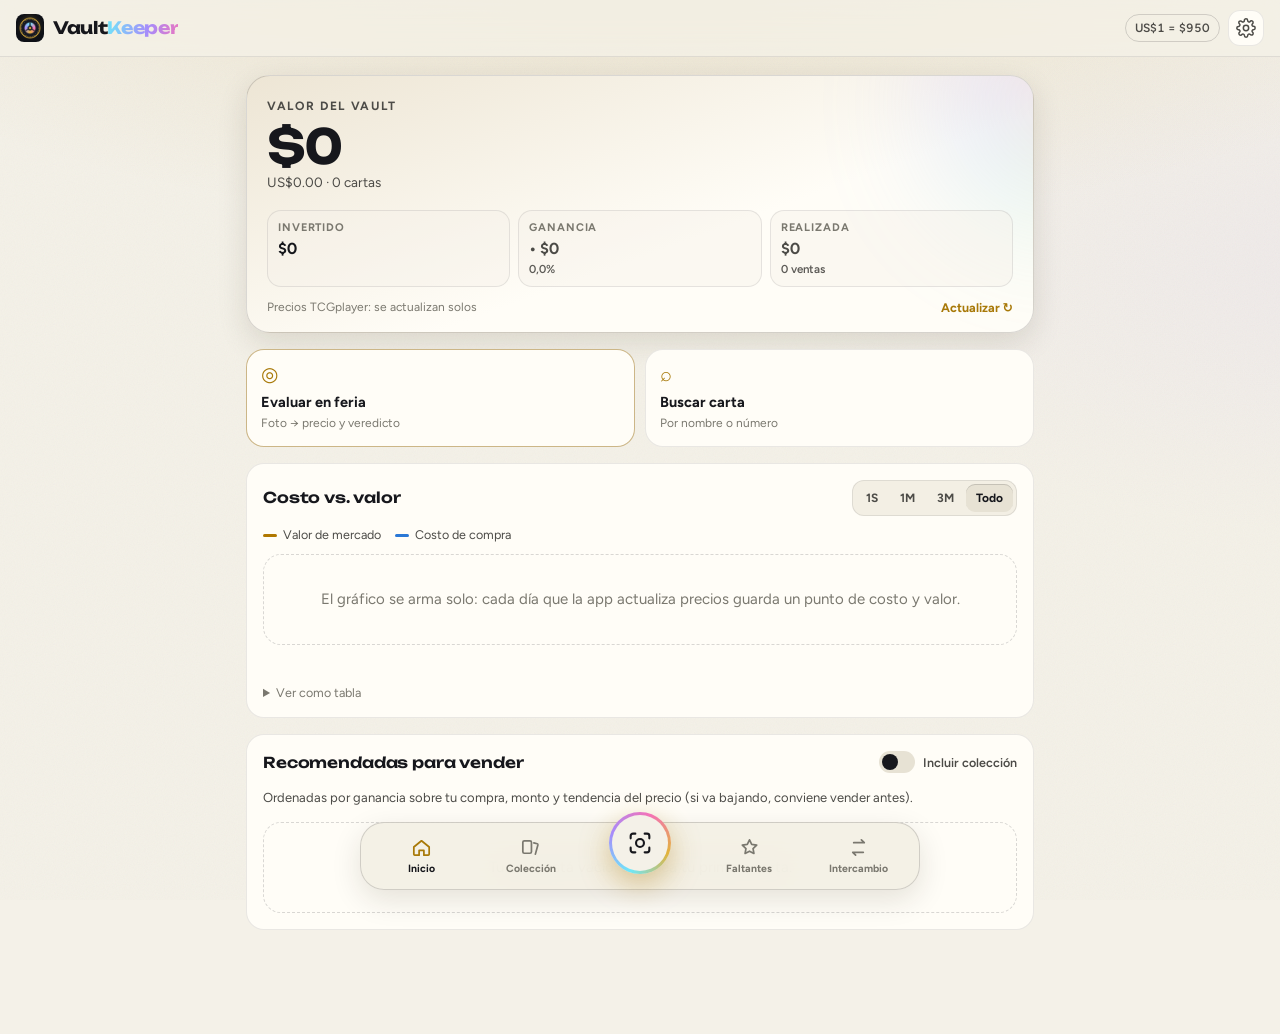
==== index.html @ bbcfa30f "VaultKeeper: PWA para escanear, valorizar y gestionar cartas Pokémon Co-Authored-By: Claude Opus 5.5" ====
<!doctype html>
<html lang="es">
<head>
  <meta charset="utf-8">
  <meta name="viewport" content="width=device-width, initial-scale=1, viewport-fit=cover">
  <title>VaultKeeper</title>
  <meta name="description" content="Escanea cartas Pokémon, compara con TCGplayer y lleva tu portafolio de compras, ventas e intercambios.">
  <meta name="theme-color" content="#0c0f16" media="(prefers-color-scheme: dark)">
  <meta name="theme-color" content="#f4f1e8" media="(prefers-color-scheme: light)">
  <meta name="apple-mobile-web-app-capable" content="yes">
  <meta name="mobile-web-app-capable" content="yes">
  <meta name="apple-mobile-web-app-status-bar-style" content="black-translucent">
  <meta name="apple-mobile-web-app-title" content="VaultKeeper">
  <link rel="apple-touch-icon" href="icons/apple-touch-icon.png">
  <link rel="icon" type="image/png" href="icons/favicon.png">
  <link rel="manifest" href="manifest.webmanifest">
  <link rel="preconnect" href="https://fonts.googleapis.com">
  <link rel="preconnect" href="https://fonts.gstatic.com" crossorigin>
  <link rel="preconnect" href="https://api.tcgdex.net">
  <link href="https://fonts.googleapis.com/css2?family=Figtree:wght@400;500;600;700;800&family=Unbounded:wght@500;600;700;800&display=swap" rel="stylesheet">
  <link rel="stylesheet" href="styles.css">
</head>
<body>
  <header class="topbar">
    <a class="brand" href="#/inicio" aria-label="VaultKeeper inicio">
      <img src="icons/favicon.png" alt="" width="28" height="28">
      <span>Vault<em>Keeper</em></span>
    </a>
    <div class="top-right">
      <span class="fxchip" title="Tipo de cambio usado">US$1 = $—</span>
      <span class="offline-dot" title="Sin conexión">sin red</span>
      <a class="gear icon-btn" href="#/ajustes" aria-label="Ajustes">
        <svg width="20" height="20" viewBox="0 0 24 24" fill="none" stroke="currentColor" stroke-width="1.8"><circle cx="12" cy="12" r="3.2"/><path d="M19.4 15a1.7 1.7 0 0 0 .3 1.8l.1.1a2 2 0 1 1-2.8 2.8l-.1-.1a1.7 1.7 0 0 0-1.8-.3 1.7 1.7 0 0 0-1 1.5V21a2 2 0 1 1-4 0v-.1a1.7 1.7 0 0 0-1.1-1.5 1.7 1.7 0 0 0-1.8.3l-.1.1a2 2 0 1 1-2.8-2.8l.1-.1a1.7 1.7 0 0 0 .3-1.8 1.7 1.7 0 0 0-1.5-1H3a2 2 0 1 1 0-4h.1a1.7 1.7 0 0 0 1.5-1.1 1.7 1.7 0 0 0-.3-1.8l-.1-.1a2 2 0 1 1 2.8-2.8l.1.1a1.7 1.7 0 0 0 1.8.3H9a1.7 1.7 0 0 0 1-1.5V3a2 2 0 1 1 4 0v.1a1.7 1.7 0 0 0 1 1.5 1.7 1.7 0 0 0 1.8-.3l.1-.1a2 2 0 1 1 2.8 2.8l-.1.1a1.7 1.7 0 0 0-.3 1.8V9a1.7 1.7 0 0 0 1.5 1H21a2 2 0 1 1 0 4h-.1a1.7 1.7 0 0 0-1.5 1Z"/></svg>
      </a>
    </div>
    <div class="statusbar" hidden><i></i><span></span></div>
  </header>

  <main id="view"></main>

  <nav class="tabbar" aria-label="Secciones">
    <a href="#/inicio" data-route="inicio">
      <svg viewBox="0 0 24 24"><path d="M4 11.5 12 5l8 6.5V19a1 1 0 0 1-1 1h-4.5v-5h-5v5H5a1 1 0 0 1-1-1z"/></svg><span>Inicio</span>
    </a>
    <a href="#/coleccion" data-route="coleccion">
      <svg viewBox="0 0 24 24"><rect x="4" y="5" width="9" height="13" rx="1.6"/><path d="M15.5 7.2 19 8.1a1 1 0 0 1 .7 1.2l-2.6 9.6"/></svg><span>Colección</span>
    </a>
    <button class="scan-fab" aria-label="Escanear carta"><span><svg viewBox="0 0 24 24"><path d="M4 8V6a2 2 0 0 1 2-2h2M16 4h2a2 2 0 0 1 2 2v2M20 16v2a2 2 0 0 1-2 2h-2M8 20H6a2 2 0 0 1-2-2v-2"/><circle cx="12" cy="12" r="3.4"/></svg></span></button>
    <a href="#/faltantes" data-route="faltantes">
      <svg viewBox="0 0 24 24"><path d="m12 4 2.3 4.7 5.2.8-3.8 3.6.9 5.1L12 15.8l-4.6 2.4.9-5.1L4.5 9.5l5.2-.8z"/></svg><span>Faltantes</span>
    </a>
    <a href="#/intercambio" data-route="intercambio">
      <svg viewBox="0 0 24 24"><path d="M7 7h11l-3-3M17 17H6l3 3"/></svg><span>Intercambio</span>
    </a>
  </nav>

  <div id="sheets"></div>
  <div id="toast" class="toast" role="status" aria-live="polite"></div>

  <script type="module" src="js/app.js"></script>
</body>
</html>
---- styles.css ----
/* VaultKeeper — "bóveda nocturna": ink-dark vault, brass numerals, holo-foil accents. */

:root {
  color-scheme: dark;
  --bg: #0c0f16;
  --bg-2: #10141d;
  --surface: #141823;
  --surface-2: #1b2030;
  --surface-3: #242a3c;
  --line: rgba(255, 255, 255, 0.08);
  --line-2: rgba(255, 255, 255, 0.14);
  --text: #f3efe4;
  --text-2: #b4b1a6;
  --muted: #7d8190;
  --brass: #e2b33c;
  --brass-ink: #1a1405;
  --pos: #45c486;
  --neg: #f0706a;
  --warn: #f2b84b;
  --series-value: #c98500;
  --series-cost: #3987e5;
  --foil: conic-gradient(from 200deg, #6ee7f9, #a78bfa, #f472b6, #e2b33c, #6ee7f9);
  --foil-lin: linear-gradient(100deg, #6ee7f9 0%, #a78bfa 30%, #f472b6 55%, #e2b33c 80%, #6ee7f9 100%);
  --radius: 18px;
  --radius-s: 12px;
  --shadow: 0 12px 40px rgba(0, 0, 0, 0.45);
  --display: 'Unbounded', 'Figtree', system-ui, sans-serif;
  --body: 'Figtree', system-ui, -apple-system, sans-serif;
  --safe-t: env(safe-area-inset-top, 0px);
  --safe-b: env(safe-area-inset-bottom, 0px);
  --tabbar-h: 68px;
}

@media (prefers-color-scheme: light) {
  :root {
    color-scheme: light;
    --bg: #f4f1e8;
    --bg-2: #ece8dc;
    --surface: #fffdf7;
    --surface-2: #f3efe4;
    --surface-3: #e7e2d4;
    --line: rgba(20, 20, 30, 0.09);
    --line-2: rgba(20, 20, 30, 0.16);
    --text: #16171c;
    --text-2: #4c4b47;
    --muted: #7a786f;
    --brass: #a87908;
    --brass-ink: #fffaf0;
    --pos: #12834f;
    --neg: #c8312b;
    --warn: #9a6400;
    --series-value: #b07800;
    --series-cost: #2a78d6;
    --shadow: 0 10px 30px rgba(40, 30, 10, 0.12);
  }
}

* { box-sizing: border-box; -webkit-tap-highlight-color: transparent; }
html { background: var(--bg); }
body {
  margin: 0;
  min-height: 100dvh;
  font-family: var(--body);
  font-size: 15px;
  line-height: 1.4;
  color: var(--text);
  background:
    radial-gradient(120% 60% at 50% -10%, color-mix(in oklab, var(--brass) 14%, transparent), transparent 60%),
    radial-gradient(80% 50% at 110% 30%, color-mix(in oklab, #a78bfa 8%, transparent), transparent 60%),
    var(--bg);
  background-attachment: fixed;
  -webkit-font-smoothing: antialiased;
  overflow-x: hidden;
}
body::before {
  /* fine grain */
  content: '';
  position: fixed;
  inset: 0;
  pointer-events: none;
  opacity: 0.05;
  z-index: 0;
  background-image: url("data:image/svg+xml,%3Csvg xmlns='http://www.w3.org/2000/svg' width='160' height='160'%3E%3Cfilter id='n'%3E%3CfeTurbulence type='fractalNoise' baseFrequency='.9' numOctaves='2' stitchTiles='stitch'/%3E%3C/filter%3E%3Crect width='100%25' height='100%25' filter='url(%23n)'/%3E%3C/svg%3E");
}
body.has-sheet { overflow: hidden; }

h1, h2, h3 { margin: 0; font-family: var(--display); font-weight: 600; letter-spacing: -0.01em; }
h1 { font-size: 26px; }
h2 { font-size: 15px; }
h3 { font-size: 18px; line-height: 1.2; }
p { margin: 0.4em 0; }
a { color: inherit; }
button, input, select { font: inherit; color: inherit; }
button { cursor: pointer; }
img { display: block; }
.muted { color: var(--text-2); }
.small { font-size: 13px; }
.tiny { font-size: 11.5px; color: var(--muted); }
.pos { color: var(--pos); }
.neg { color: var(--neg); }
.flat { color: var(--text-2); }
b, .hero-value, .big, .tile-val, .kv b, .trow-val, .rank-side { font-variant-numeric: tabular-nums; }

/* ───────────── top bar */
.topbar {
  position: sticky;
  top: 0;
  z-index: 20;
  display: flex;
  align-items: center;
  justify-content: space-between;
  padding: calc(var(--safe-t) + 10px) 16px 10px;
  background: color-mix(in oklab, var(--bg) 78%, transparent);
  backdrop-filter: blur(16px) saturate(1.4);
  -webkit-backdrop-filter: blur(16px) saturate(1.4);
  border-bottom: 1px solid var(--line);
}
.brand { display: flex; align-items: center; gap: 9px; text-decoration: none; }
.brand img { border-radius: 8px; }
.brand span { font-family: var(--display); font-weight: 700; font-size: 17px; letter-spacing: -0.02em; }
.brand em { font-style: normal; background: var(--foil-lin); -webkit-background-clip: text; background-clip: text; color: transparent; background-size: 200% 100%; animation: sheen 9s linear infinite; }
.top-right { display: flex; align-items: center; gap: 8px; }
.fxchip { font-size: 12px; font-weight: 600; color: var(--text-2); padding: 5px 9px; border: 1px solid var(--line-2); border-radius: 99px; font-variant-numeric: tabular-nums; }
.offline-dot { display: none; font-size: 11px; font-weight: 700; color: var(--warn); border: 1px solid currentColor; border-radius: 99px; padding: 3px 7px; }
body.offline .offline-dot { display: inline-block; }
.icon-btn { display: inline-grid; place-items: center; width: 36px; height: 36px; border-radius: 12px; border: 1px solid var(--line); background: var(--surface); color: var(--text-2); text-decoration: none; flex: none; }
.gear.on { color: var(--brass); border-color: var(--brass); }
.statusbar { position: absolute; left: 0; right: 0; bottom: -1px; height: 22px; transform: translateY(100%); display: flex; align-items: center; justify-content: center; font-size: 11.5px; color: var(--text-2); background: var(--surface); border-bottom: 1px solid var(--line); overflow: hidden; }
.statusbar i { position: absolute; left: 0; top: 0; bottom: 0; background: color-mix(in oklab, var(--brass) 20%, transparent); transition: width 0.3s; }
.statusbar span { position: relative; }

/* ───────────── main */
#view {
  position: relative;
  z-index: 1;
  max-width: 820px;
  margin: 0 auto;
  padding: 18px 16px calc(var(--tabbar-h) + var(--safe-b) + 36px);
  display: flex;
  flex-direction: column;
  gap: 16px;
}
.view-head p { margin-top: 4px; }
.rise { animation: rise 0.5s cubic-bezier(0.2, 0.7, 0.2, 1) both; animation-delay: calc(var(--d, 0) * 60ms); }
@keyframes rise { from { opacity: 0; transform: translateY(10px); } }
@keyframes sheen { to { background-position: 200% 0; } }

/* ───────────── hero */
.hero {
  position: relative;
  padding: 22px 20px 16px;
  border-radius: 24px;
  background:
    linear-gradient(160deg, color-mix(in oklab, var(--surface-2) 92%, var(--brass)) 0%, var(--surface) 60%);
  border: 1px solid var(--line-2);
  box-shadow: var(--shadow);
  overflow: hidden;
  isolation: isolate;
}
.hero::after {
  content: '';
  position: absolute;
  inset: -40% -20% auto auto;
  width: 260px;
  height: 260px;
  border-radius: 50%;
  background: var(--foil);
  filter: blur(60px);
  opacity: 0.22;
  z-index: -1;
  animation: drift 14s ease-in-out infinite alternate;
}
@keyframes drift { to { transform: translate(-60px, 40px) rotate(90deg); } }
.hero-label { font-size: 12px; text-transform: uppercase; letter-spacing: 0.14em; color: var(--text-2); font-weight: 700; }
.hero-value { font-family: var(--display); font-weight: 700; font-size: clamp(34px, 10vw, 48px); letter-spacing: -0.03em; line-height: 1.05; margin-top: 6px; }
.hero-alt { color: var(--text-2); font-size: 13.5px; margin-top: 2px; }
.hero-stats { display: grid; grid-template-columns: repeat(3, 1fr); gap: 8px; margin-top: 18px; }
.hero-stats div { background: color-mix(in oklab, var(--bg) 40%, transparent); border: 1px solid var(--line); border-radius: 14px; padding: 9px 10px; min-width: 0; }
.hero-stats span { display: block; font-size: 11px; color: var(--muted); text-transform: uppercase; letter-spacing: 0.08em; font-weight: 700; }
.hero-stats b { display: block; font-size: 14.5px; margin-top: 3px; white-space: nowrap; overflow: hidden; text-overflow: ellipsis; }
.hero-stats small { display: block; font-size: 11.5px; font-weight: 600; opacity: 0.9; }
.hero-foot { display: flex; justify-content: space-between; align-items: center; gap: 8px; margin-top: 12px; font-size: 12px; color: var(--muted); }
.link { background: none; border: 0; padding: 0; color: var(--brass); font-weight: 700; font-size: 12.5px; }

.quick { display: grid; grid-template-columns: 1fr 1fr; gap: 10px; }
.qa { text-align: left; padding: 14px; border-radius: var(--radius); border: 1px solid var(--line); background: var(--surface); display: grid; gap: 2px; position: relative; overflow: hidden; }
.qa b { font-size: 14.5px; }
.qa small { color: var(--muted); font-size: 12px; }
.qa-ico { font-size: 20px; color: var(--brass); line-height: 1; margin-bottom: 6px; }
.qa.scan { border-color: color-mix(in oklab, var(--brass) 45%, var(--line)); }
.qa:active { transform: scale(0.98); }

/* ───────────── panels */
.panel { background: var(--surface); border: 1px solid var(--line); border-radius: var(--radius); padding: 16px; display: flex; flex-direction: column; gap: 10px; min-width: 0; }
.panel-head { display: flex; justify-content: space-between; align-items: center; gap: 10px; flex-wrap: wrap; }
.legend { display: flex; gap: 14px; font-size: 12.5px; color: var(--text-2); }
.legend span { display: inline-flex; align-items: center; gap: 6px; }
.sw { display: inline-block; width: 14px; height: 3px; border-radius: 2px; vertical-align: middle; margin-right: 6px; }
.legend .sw { margin-right: 0; }
.sw-value { background: var(--series-value); }
.sw-cost { background: var(--series-cost); }
.chart-box { position: relative; min-height: 120px; }
.table-view summary { font-size: 12.5px; color: var(--muted); cursor: pointer; }
.table-view table { width: 100%; border-collapse: collapse; font-size: 12.5px; margin-top: 8px; font-variant-numeric: tabular-nums; }
.table-view th, .table-view td { text-align: right; padding: 5px 4px; border-bottom: 1px solid var(--line); }
.table-view th:first-child, .table-view td:first-child { text-align: left; }
.tv { max-height: 240px; overflow: auto; }

/* chart */
.pchart { display: block; width: 100%; height: auto; overflow: visible; touch-action: pan-y; }
.pchart .grid line { stroke: var(--line); stroke-width: 1; }
.pchart .grid line.zero { stroke: var(--line-2); stroke-dasharray: 3 3; }
.pchart .tick { fill: var(--muted); font-size: 10.5px; font-family: var(--body); font-variant-numeric: tabular-nums; }
.pchart .strip-title { fill: var(--text-2); font-size: 11.5px; font-weight: 700; font-family: var(--body); }
.pchart .line { fill: none; stroke-width: 2; stroke-linecap: round; stroke-linejoin: round; }
.pchart .line-value { stroke: var(--series-value); }
.pchart .line-cost { stroke: var(--series-cost); }
.pchart .line-pct { stroke: var(--text-2); }
.pchart .area-value { fill: var(--series-value); opacity: 0.1; }
.pchart .area-pos { fill: var(--pos); opacity: 0.16; }
.pchart .area-neg { fill: var(--neg); opacity: 0.16; }
.pchart .dot { stroke: var(--surface); stroke-width: 2; }
.pchart .dot-value { fill: var(--series-value); }
.pchart .dot-cost { fill: var(--series-cost); }
.pchart .dot-pct { fill: var(--text-2); }
.pchart .vline { stroke: var(--line-2); stroke-width: 1; }
.pchart .endlbl { font-size: 11px; font-weight: 700; font-family: var(--body); fill: var(--text-2); }
.pchart .endlbl.pos { fill: var(--pos); }
.pchart .endlbl.neg { fill: var(--neg); }
.ctip { position: absolute; display: none; pointer-events: none; background: var(--surface-3); border: 1px solid var(--line-2); border-radius: 10px; padding: 8px 10px; font-size: 12px; line-height: 1.55; box-shadow: var(--shadow); white-space: nowrap; z-index: 2; }
.ctip b { font-variant-numeric: tabular-nums; margin-left: 4px; }
.ctip-d { color: var(--muted); font-size: 11px; font-weight: 700; }

/* ───────────── ranking */
.rank { list-style: none; margin: 0; padding: 0; display: flex; flex-direction: column; gap: 8px; }
.rank-row { display: grid; grid-template-columns: 18px 46px 1fr auto; gap: 10px; align-items: center; padding: 10px; border-radius: 14px; background: var(--surface-2); border: 1px solid var(--line); cursor: pointer; }
.rank-n { font-family: var(--display); font-weight: 700; color: var(--brass); font-size: 15px; text-align: center; }
.rank-row img { width: 46px; height: 64px; object-fit: cover; border-radius: 5px; background: var(--surface-3); }
.rank-main { min-width: 0; }
.rank-name { font-weight: 700; font-size: 14px; white-space: nowrap; overflow: hidden; text-overflow: ellipsis; }
.rank-name small { display: block; font-weight: 500; color: var(--muted); font-size: 11.5px; }
.rank-why { font-size: 12px; color: var(--text-2); margin-top: 2px; }
.rank-list { font-size: 11.5px; color: var(--muted); margin-top: 2px; }
.rank-side { text-align: right; display: grid; justify-items: end; gap: 2px; }
.rank-side b { font-size: 14px; }
.rank-side small { font-size: 11.5px; color: var(--text-2); }
.chip-btn { margin-top: 4px; font-size: 12px; font-weight: 700; padding: 5px 10px; border-radius: 99px; border: 1px solid var(--brass); color: var(--brass); background: transparent; }

/* ───────────── controls */
.btn { display: inline-flex; align-items: center; justify-content: center; gap: 6px; min-height: 46px; padding: 0 16px; border-radius: 14px; border: 1px solid var(--line-2); background: var(--surface-2); font-weight: 700; font-size: 14.5px; text-decoration: none; text-align: center; flex: 1; }
.btn.primary { background: var(--brass); color: var(--brass-ink); border-color: transparent; box-shadow: 0 6px 20px color-mix(in oklab, var(--brass) 30%, transparent); }
.btn.primary:disabled { opacity: 0.4; box-shadow: none; }
.btn.ghost { background: transparent; }
.btn.danger { color: var(--neg); border-color: color-mix(in oklab, var(--neg) 45%, transparent); }
.btn.full { width: 100%; flex: none; }
.btn:active { transform: scale(0.985); }
.btn-row { display: flex; gap: 8px; }
.btn-col { display: flex; flex-direction: column; gap: 8px; }

.seg { display: inline-flex; padding: 3px; border-radius: 12px; background: var(--surface-2); border: 1px solid var(--line); gap: 2px; flex-wrap: nowrap; }
.seg button { border: 0; background: transparent; padding: 8px 12px; border-radius: 9px; font-weight: 700; font-size: 13px; color: var(--text-2); white-space: nowrap; flex: 1; }
.seg button.on { background: var(--surface-3); color: var(--text); box-shadow: 0 1px 0 var(--line-2) inset; }
.seg.small button { padding: 6px 10px; font-size: 12px; }
.panel > .seg, .form .seg, .card-detail .seg { display: flex; }

.input { width: 100%; min-height: 44px; padding: 10px 12px; border-radius: 12px; border: 1px solid var(--line-2); background: var(--bg-2); font-size: 16px; outline: none; }
.input:focus { border-color: var(--brass); box-shadow: 0 0 0 3px color-mix(in oklab, var(--brass) 20%, transparent); }
.input.small { min-height: 36px; padding: 6px 10px; font-size: 14px; width: auto; }
select.input { appearance: none; background-image: linear-gradient(45deg, transparent 50%, var(--muted) 50%), linear-gradient(135deg, var(--muted) 50%, transparent 50%); background-position: calc(100% - 15px) 52%, calc(100% - 10px) 52%; background-size: 5px 5px; background-repeat: no-repeat; padding-right: 28px; }
.money-in { display: flex; gap: 8px; align-items: stretch; }
.money-in .input { flex: 1; min-width: 0; font-size: 20px; font-weight: 700; font-variant-numeric: tabular-nums; }
.money-in .seg { flex: none; }
.money-in .btn { flex: none; }
.field { display: flex; flex-direction: column; gap: 6px; }
.field > span { font-size: 12.5px; font-weight: 700; color: var(--text-2); }
.row2 { display: grid; grid-template-columns: 1fr 1fr; gap: 10px; }
.form { display: flex; flex-direction: column; gap: 14px; }

.switch { display: inline-flex; align-items: center; gap: 8px; font-size: 12.5px; color: var(--text-2); font-weight: 600; }
.switch input { appearance: none; width: 36px; height: 22px; border-radius: 99px; background: var(--surface-3); position: relative; transition: background 0.2s; margin: 0; }
.switch input::after { content: ''; position: absolute; top: 3px; left: 3px; width: 16px; height: 16px; border-radius: 50%; background: var(--text); transition: transform 0.2s; }
.switch input:checked { background: var(--brass); }
.switch input:checked::after { transform: translateX(14px); background: var(--brass-ink); }

.kv { display: flex; justify-content: space-between; gap: 12px; padding: 8px 0; border-bottom: 1px dashed var(--line); font-size: 14px; }
.kv span { color: var(--text-2); }
.kv b { text-align: right; }
.kv em { font-style: normal; font-size: 12px; }
.kvs { display: flex; flex-direction: column; }
.kv3 { display: grid; grid-template-columns: repeat(3, 1fr); gap: 6px; }
.kv3 div { background: var(--surface-2); border-radius: 10px; padding: 8px; text-align: center; }
.kv3 span { display: block; font-size: 11px; color: var(--muted); font-weight: 700; text-transform: uppercase; letter-spacing: 0.06em; }

/* ───────────── rarity chips */
.chips-scroll { display: flex; gap: 6px; overflow-x: auto; padding-bottom: 4px; margin: 0 -16px; padding-inline: 16px; scrollbar-width: none; }
.chips-scroll::-webkit-scrollbar { display: none; }
.chips-wrap { display: flex; flex-wrap: wrap; gap: 6px; }
.rchip { display: inline-flex; align-items: center; gap: 6px; padding: 6px 10px 6px 7px; border-radius: 99px; border: 1px solid var(--line-2); background: var(--surface); font-size: 12.5px; font-weight: 700; white-space: nowrap; color: var(--text-2); }
.rchip em { font-style: normal; font-size: 11px; color: var(--muted); background: var(--surface-2); border-radius: 99px; padding: 1px 6px; }
.rchip.on { color: var(--text); border-color: var(--brass); background: color-mix(in oklab, var(--brass) 14%, var(--surface)); }
.rsym { flex: none; filter: drop-shadow(0 0 0.5px rgba(0, 0, 0, 0.6)); color: var(--text-2); }

.filters { display: flex; flex-direction: column; gap: 10px; }
.filter-row { display: flex; gap: 8px; flex-wrap: wrap; align-items: center; }

/* ───────────── grids & tiles */
.grid { display: grid; grid-template-columns: repeat(auto-fill, minmax(150px, 1fr)); gap: 12px; }
.grid-tight { grid-template-columns: repeat(auto-fill, minmax(118px, 1fr)); gap: 10px; }
.tile { text-align: left; padding: 0; border: 0; background: none; display: flex; flex-direction: column; gap: 7px; min-width: 0; }
.tile-img { position: relative; aspect-ratio: 63 / 88; border-radius: 9px; overflow: hidden; background: var(--surface-2); box-shadow: 0 6px 18px rgba(0, 0, 0, 0.35); transition: transform 0.2s; }
.tile-img img { width: 100%; height: 100%; object-fit: cover; }
.tile:active .tile-img { transform: scale(0.97); }
.tile.dim .tile-img img { filter: grayscale(0.85) brightness(0.55); }
.tile.dim .tile-meta { opacity: 0.75; }
.tile-meta { min-width: 0; }
.tile-name { display: flex; align-items: center; gap: 5px; font-weight: 700; font-size: 13px; }
.tile-name span { white-space: nowrap; overflow: hidden; text-overflow: ellipsis; }
.tile-sub { font-size: 11.5px; color: var(--muted); white-space: nowrap; overflow: hidden; text-overflow: ellipsis; }
.tile-val { display: flex; justify-content: space-between; align-items: baseline; gap: 6px; margin-top: 3px; font-size: 13px; }
.tile-val em { font-style: normal; font-weight: 700; font-size: 12px; }
.badge { position: absolute; top: 6px; right: 6px; width: 24px; height: 24px; display: grid; place-items: center; border-radius: 50%; font-size: 13px; font-weight: 800; background: rgba(0, 0, 0, 0.6); color: #fff; backdrop-filter: blur(4px); }
.badge.have { background: var(--pos); color: #04170d; }
.badge.wish { color: #f472b6; }
.badge.keep { color: var(--brass); }
.badge.check { background: rgba(0, 0, 0, 0.45); color: transparent; border: 2px solid #fff; }
.badge.check.on { background: var(--brass); color: var(--brass-ink); border-color: var(--brass); }

/* ───────────── checklist */
.rgrid { display: grid; grid-auto-flow: column; grid-template-rows: repeat(2, auto); grid-auto-columns: 112px; gap: 8px; overflow-x: auto; margin: 0 -16px; padding: 0 16px 4px; scrollbar-width: none; scroll-snap-type: x proximity; }
.rgrid::-webkit-scrollbar { display: none; }
.rcard { display: flex; flex-direction: column; align-items: flex-start; gap: 6px; padding: 10px; border-radius: 14px; border: 1px solid var(--line); background: var(--surface); text-align: left; min-height: 78px; position: relative; scroll-snap-align: start; }
@media (min-width: 700px) { .rgrid { grid-auto-flow: row; grid-template-rows: none; grid-template-columns: repeat(auto-fill, minmax(112px, 1fr)); overflow: visible; margin: 0; padding: 0; } }
.rcard span { font-size: 12px; font-weight: 700; line-height: 1.2; }
.rcard em { position: absolute; top: 9px; right: 9px; font-style: normal; font-size: 10.5px; font-weight: 800; color: var(--muted); letter-spacing: 0.04em; }
.rcard.on { border-color: var(--brass); background: color-mix(in oklab, var(--brass) 12%, var(--surface)); box-shadow: 0 0 0 1px var(--brass) inset; }
.heart { color: #f472b6; font-size: 22px; line-height: 1; }
.heart.big { font-size: 30px; }
.cl-body { display: flex; flex-direction: column; gap: 12px; }
.progress-card { border-radius: var(--radius); padding: 16px; background: var(--surface); border: 1px solid var(--line-2); position: relative; overflow: hidden; display: flex; flex-direction: column; gap: 8px; }
.progress-card::before { content: ''; position: absolute; inset: 0 0 auto 0; height: 3px; background: var(--foil-lin); background-size: 200% 100%; animation: sheen 6s linear infinite; }
.pc-top { display: flex; gap: 10px; align-items: center; }
.pc-top b { display: block; font-family: var(--display); font-weight: 600; font-size: 15px; }
.pc-num { font-family: var(--display); font-size: 30px; font-weight: 700; display: flex; align-items: baseline; gap: 6px; font-variant-numeric: tabular-nums; }
.pc-num b { color: var(--brass); }
.pc-num span { margin-left: auto; font-size: 15px; color: var(--text-2); }
.bar { height: 8px; border-radius: 99px; background: var(--surface-3); overflow: hidden; }
.bar i { display: block; height: 100%; border-radius: 99px; background: var(--foil-lin); }

/* ───────────── trade */
.tlist { display: flex; flex-direction: column; gap: 6px; }
.trow { display: grid; grid-template-columns: 38px 1fr auto 32px; gap: 10px; align-items: center; padding: 6px; border-radius: 12px; background: var(--surface-2); }
.trow img { width: 38px; height: 53px; object-fit: cover; border-radius: 4px; }
.trow-main { min-width: 0; }
.trow-main b, .trow-main small { display: block; white-space: nowrap; overflow: hidden; text-overflow: ellipsis; }
.trow-main small, .trow-val small { color: var(--muted); font-size: 11.5px; }
.trow-val { text-align: right; }
.trow-val b, .trow-val small { display: block; }
.trow .icon-btn { width: 30px; height: 30px; font-size: 12px; }
.balance { position: sticky; bottom: calc(var(--tabbar-h) + var(--safe-b) + 10px); z-index: 5; background: color-mix(in oklab, var(--surface-2) 92%, transparent); backdrop-filter: blur(14px); -webkit-backdrop-filter: blur(14px); border: 1px solid var(--line-2); border-radius: var(--radius); padding: 14px; display: flex; flex-direction: column; gap: 10px; box-shadow: var(--shadow); }
.bal-row { display: flex; justify-content: space-between; }
.bal-row span { display: block; font-size: 11.5px; color: var(--muted); font-weight: 700; text-transform: uppercase; letter-spacing: 0.06em; }
.bal-row b { font-size: 17px; }
.bal-row .r { text-align: right; }
.bal-bar { height: 8px; border-radius: 99px; background: var(--series-value); overflow: hidden; }
.bal-bar i { display: block; height: 100%; background: var(--series-cost); border-right: 2px solid var(--surface-2); }

/* ───────────── verdicts */
.verdict-box { border-radius: 14px; padding: 12px 14px; border: 1px solid; display: grid; gap: 2px; }
.vb-label { font-family: var(--display); font-weight: 700; font-size: 16px; }
.vb-main { font-weight: 700; font-size: 15px; }
.vb-main small { font-weight: 500; color: var(--text-2); }
.vb-sub { font-size: 13px; color: var(--text-2); }
.vb-warn { font-size: 12.5px; color: var(--warn); margin-top: 4px; }
.deal-hot { border-color: var(--pos); background: color-mix(in oklab, var(--pos) 14%, transparent); }
.deal-hot .vb-label { color: var(--pos); }
.deal-hot .vb-label::before { content: '◆ '; }
.deal-good { border-color: color-mix(in oklab, var(--pos) 50%, var(--line)); background: color-mix(in oklab, var(--pos) 7%, transparent); }
.deal-good .vb-label { color: var(--pos); }
.deal-fair { border-color: var(--line-2); background: var(--surface-2); }
.deal-bad { border-color: color-mix(in oklab, var(--neg) 55%, transparent); background: color-mix(in oklab, var(--neg) 9%, transparent); }
.deal-bad .vb-label { color: var(--neg); }
em.deal-hot, em.deal-good { color: var(--pos); background: none; border: 0; font-weight: 700; }
em.deal-fair { color: var(--text-2); background: none; border: 0; }
em.deal-bad { color: var(--neg); background: none; border: 0; font-weight: 700; }

/* ───────────── sheets */
.sheet-wrap { position: fixed; inset: 0; z-index: 50; }
.sheet-backdrop { position: absolute; inset: 0; background: rgba(4, 6, 10, 0.55); opacity: 0; transition: opacity 0.25s; backdrop-filter: blur(2px); }
.sheet { position: absolute; left: 0; right: 0; bottom: 0; max-width: 680px; margin: 0 auto; max-height: 88dvh; display: flex; flex-direction: column; background: var(--surface); border-radius: 24px 24px 0 0; border: 1px solid var(--line-2); border-bottom: 0; box-shadow: 0 -20px 60px rgba(0, 0, 0, 0.5); transform: translateY(100%); transition: transform 0.28s cubic-bezier(0.2, 0.8, 0.2, 1); }
.sheet-wrap.tall .sheet { height: 92dvh; max-height: 92dvh; }
.sheet-wrap.open .sheet { transform: none; }
.sheet-wrap.open .sheet-backdrop { opacity: 1; }
.sheet-head { position: relative; display: flex; align-items: center; justify-content: space-between; padding: 18px 16px 10px; }
.sheet-head h2 { font-size: 17px; }
.grab { position: absolute; top: 7px; left: 50%; width: 38px; height: 4px; margin-left: -19px; border-radius: 99px; background: var(--line-2); }
.sheet-body { overflow-y: auto; padding: 4px 16px calc(var(--safe-b) + 20px); overscroll-behavior: contain; display: flex; flex-direction: column; gap: 14px; }
.sheet-body > div { display: flex; flex-direction: column; gap: 14px; }

.card-detail { display: flex; flex-direction: column; gap: 14px; }
.cd-top { display: grid; grid-template-columns: 42% 1fr; gap: 14px; align-items: start; }
.cd-img { width: 100%; aspect-ratio: 63 / 88; object-fit: cover; border-radius: 12px; box-shadow: 0 14px 36px rgba(0, 0, 0, 0.5); background: var(--surface-2); }
.cd-info { display: flex; flex-direction: column; gap: 6px; min-width: 0; }
.rline { display: flex; align-items: center; gap: 7px; font-weight: 700; font-size: 13.5px; }
.jp { font-style: normal; font-size: 11px; font-weight: 800; padding: 2px 6px; border-radius: 6px; background: var(--surface-3); color: var(--text-2); }
.owned-pill, .tag { align-self: flex-start; font-size: 12px; font-weight: 800; padding: 4px 9px; border-radius: 99px; background: color-mix(in oklab, var(--pos) 18%, transparent); color: var(--pos); }
.tag.reventa { background: color-mix(in oklab, var(--series-cost) 18%, transparent); color: var(--series-cost); }
.tag.coleccion { background: color-mix(in oklab, var(--brass) 18%, transparent); color: var(--brass); }
.price-hero { display: flex; justify-content: space-between; align-items: flex-end; padding: 14px; border-radius: 14px; background: var(--surface-2); border: 1px solid var(--line); }
.price-hero .label, .deal .label { font-size: 11.5px; color: var(--muted); font-weight: 700; text-transform: uppercase; letter-spacing: 0.08em; }
.price-hero .big { font-family: var(--display); font-weight: 700; font-size: 28px; letter-spacing: -0.02em; color: var(--brass); }
.price-hero .cm { text-align: right; font-weight: 700; }
.deal { display: flex; flex-direction: column; gap: 8px; padding: 14px; border-radius: 14px; border: 1px dashed var(--line-2); }
.mini-card .tile { flex-direction: row; align-items: center; gap: 12px; pointer-events: none; }
.mini-card .tile-img { width: 64px; flex: none; }
.buy-sum { display: flex; flex-direction: column; }
.fxline { display: flex; gap: 8px; align-items: center; margin-top: -6px; }
.search-row { display: grid; grid-template-columns: 1fr 120px; gap: 8px; position: sticky; top: 0; z-index: 2; background: var(--surface); padding-bottom: 6px; }

.empty { text-align: center; padding: 28px 12px; color: var(--muted); border: 1px dashed var(--line-2); border-radius: var(--radius); }
.empty.small { padding: 16px; }
.empty.wide { grid-column: 1 / -1; }
.loading { text-align: center; padding: 30px; color: var(--muted); font-weight: 600; }
.loading::before { content: ''; display: block; width: 26px; height: 26px; margin: 0 auto 10px; border-radius: 50%; border: 3px solid var(--surface-3); border-top-color: var(--brass); animation: spin 0.8s linear infinite; }
@keyframes spin { to { transform: rotate(360deg); } }

/* ───────────── tab bar */
.tabbar { position: fixed; z-index: 30; left: 50%; transform: translateX(-50%); bottom: calc(var(--safe-b) + 10px); width: min(560px, calc(100% - 20px)); height: var(--tabbar-h); display: grid; grid-template-columns: repeat(5, 1fr); align-items: center; padding: 0 6px; border-radius: 24px; background: color-mix(in oklab, var(--surface-2) 86%, transparent); backdrop-filter: blur(18px) saturate(1.4); -webkit-backdrop-filter: blur(18px) saturate(1.4); border: 1px solid var(--line-2); box-shadow: var(--shadow); }
.tabbar a { display: flex; flex-direction: column; align-items: center; gap: 3px; text-decoration: none; color: var(--muted); font-size: 10.5px; font-weight: 700; padding: 6px 0; }
.tabbar svg { width: 23px; height: 23px; fill: none; stroke: currentColor; stroke-width: 1.8; stroke-linecap: round; stroke-linejoin: round; }
.tabbar a.on { color: var(--text); }
.tabbar a.on svg { stroke: var(--brass); }
.scan-fab { justify-self: center; width: 62px; height: 62px; margin-top: -26px; border-radius: 50%; border: 0; padding: 3px; background: var(--foil); box-shadow: 0 10px 30px color-mix(in oklab, var(--brass) 40%, transparent); animation: spinbg 12s linear infinite; }
.scan-fab span { display: grid; place-items: center; width: 100%; height: 100%; border-radius: 50%; background: var(--bg); }
.scan-fab svg { width: 28px; height: 28px; fill: none; stroke: var(--text); stroke-width: 1.8; stroke-linecap: round; }
.scan-fab:active { transform: scale(0.94); }
@property --a { syntax: '<angle>'; initial-value: 0deg; inherits: false; }
@keyframes spinbg { to { filter: hue-rotate(360deg); } }

/* ───────────── scanner */
.scanner { position: fixed; inset: 0; z-index: 80; background: #000; color: #fff; }
.scanner video { position: absolute; inset: 0; width: 100%; height: 100%; object-fit: cover; }
.scan-shade { position: absolute; inset: 0; display: grid; place-items: center; pointer-events: none; }
.scan-frame { position: relative; width: min(78vw, 56dvh * 0.716); aspect-ratio: 63 / 88; border-radius: 16px; box-shadow: 0 0 0 200vmax rgba(0, 0, 0, 0.55); }
.scan-frame span { position: absolute; width: 34px; height: 34px; border: 3px solid #e2b33c; }
.scan-frame span:nth-child(1) { top: -3px; left: -3px; border-right: 0; border-bottom: 0; border-radius: 16px 0 0 0; }
.scan-frame span:nth-child(2) { top: -3px; right: -3px; border-left: 0; border-bottom: 0; border-radius: 0 16px 0 0; }
.scan-frame span:nth-child(3) { bottom: -3px; left: -3px; border-right: 0; border-top: 0; border-radius: 0 0 0 16px; }
.scan-frame span:nth-child(4) { bottom: -3px; right: -3px; border-left: 0; border-top: 0; border-radius: 0 0 16px 0; }
.scanner.busy .scan-frame::after { content: ''; position: absolute; left: 0; right: 0; height: 3px; background: var(--foil-lin); box-shadow: 0 0 18px #e2b33c; animation: scanline 1.4s ease-in-out infinite alternate; }
@keyframes scanline { from { top: 4%; } to { top: 94%; } }
.scan-top { position: absolute; top: 0; left: 0; right: 0; padding: calc(var(--safe-t) + 12px) 16px 12px; display: flex; align-items: center; gap: 10px; }
.scan-top .icon-btn { background: rgba(0, 0, 0, 0.5); border-color: rgba(255, 255, 255, 0.2); color: #fff; }
.scan-title { font-family: var(--display); font-weight: 600; font-size: 15px; flex: 1; }
.scan-mode { font-size: 11px; font-weight: 700; padding: 4px 8px; border-radius: 99px; background: rgba(0, 0, 0, 0.5); border: 1px solid rgba(255, 255, 255, 0.2); }
.scan-hint { position: absolute; left: 16px; right: 16px; top: calc(var(--safe-t) + 64px); text-align: center; font-size: 13px; color: rgba(255, 255, 255, 0.8); }
.scan-status { position: absolute; left: 16px; right: 16px; bottom: calc(var(--safe-b) + 128px); text-align: center; font-size: 14px; font-weight: 700; background: rgba(0, 0, 0, 0.7); border-radius: 14px; padding: 10px 12px; }
.scan-bottom { position: absolute; left: 0; right: 0; bottom: 0; padding: 16px 20px calc(var(--safe-b) + 24px); display: grid; grid-template-columns: 1fr auto 1fr; align-items: center; gap: 12px; }
.scan-bottom .pill-btn:first-child { justify-self: start; }
.scan-bottom .pill-btn:last-child { justify-self: end; }
.pill-btn { font-weight: 700; font-size: 14px; padding: 10px 16px; border-radius: 99px; background: rgba(0, 0, 0, 0.5); border: 1px solid rgba(255, 255, 255, 0.25); color: #fff; cursor: pointer; }
.shutter { width: 78px; height: 78px; border-radius: 50%; border: 4px solid #fff; background: transparent; padding: 5px; }
.shutter span { display: block; width: 100%; height: 100%; border-radius: 50%; background: #fff; transition: transform 0.15s; }
.shutter:active span { transform: scale(0.88); }
.scanner.busy .shutter span { background: #e2b33c; }

/* ───────────── toast */
.toast { position: fixed; z-index: 100; left: 50%; bottom: calc(var(--tabbar-h) + var(--safe-b) + 24px); transform: translate(-50%, 20px); opacity: 0; pointer-events: none; padding: 11px 16px; border-radius: 14px; background: var(--surface-3); border: 1px solid var(--line-2); font-weight: 700; font-size: 14px; box-shadow: var(--shadow); transition: all 0.25s; max-width: calc(100% - 32px); text-align: center; }
.toast.show { opacity: 1; transform: translate(-50%, 0); }
.toast.ok { border-color: var(--pos); }
.toast.err { border-color: var(--neg); }

@media (min-width: 700px) {
  .grid { grid-template-columns: repeat(auto-fill, minmax(170px, 1fr)); }
  .hero-stats b { font-size: 16px; }
}
@media (max-width: 380px) {
  .hero-stats { grid-template-columns: 1fr 1fr; }
  .hero-stats div:last-child { grid-column: 1 / -1; }
  .grid { grid-template-columns: repeat(2, 1fr); }
  .seg.small button { padding: 6px 8px; }
}
@media (prefers-reduced-motion: reduce) {
  *, *::before, *::after { animation: none !important; transition: none !important; }
}
[hidden] { display: none !important; }
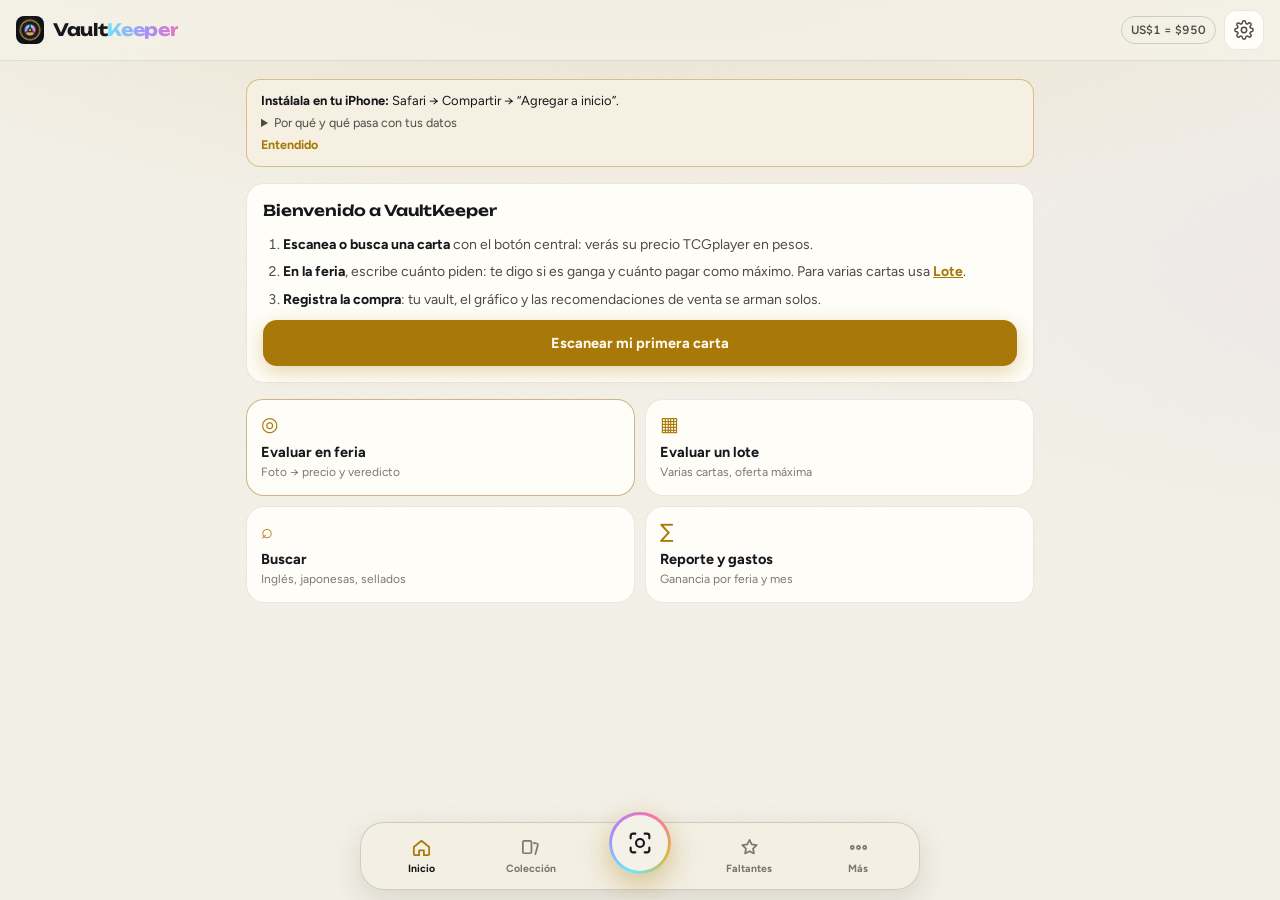
==== commit 43a4e79b: "Auditoría: correcciones de cálculo, datos y UX antes de publicar Errores corregidos: - Workflow: sol" ====
--- a/index.html
+++ b/index.html
@@ -49,8 +49,8 @@
     <a href="#/faltantes" data-route="faltantes">
       <svg viewBox="0 0 24 24"><path d="m12 4 2.3 4.7 5.2.8-3.8 3.6.9 5.1L12 15.8l-4.6 2.4.9-5.1L4.5 9.5l5.2-.8z"/></svg><span>Faltantes</span>
     </a>
-    <a href="#/intercambio" data-route="intercambio">
-      <svg viewBox="0 0 24 24"><path d="M7 7h11l-3-3M17 17H6l3 3"/></svg><span>Intercambio</span>
+    <a href="#/mas" data-route="mas">
+      <svg viewBox="0 0 24 24"><circle cx="5.5" cy="12" r="1.6"/><circle cx="12" cy="12" r="1.6"/><circle cx="18.5" cy="12" r="1.6"/></svg><span>Más</span>
     </a>
   </nav>
 
--- a/styles.css
+++ b/styles.css
@@ -483,3 +483,108 @@
   *, *::before, *::after { animation: none !important; transition: none !important; }
 }
 [hidden] { display: none !important; }
+
+.shot-row { display: grid; grid-template-columns: 84px 1fr; gap: 12px; align-items: start; }
+.shot { width: 84px; border-radius: 8px; border: 1px solid var(--line-2); }
+.tip { font-size: 13px; padding: 10px 12px; border-radius: 12px; background: color-mix(in oklab, var(--brass) 12%, transparent); border: 1px solid color-mix(in oklab, var(--brass) 40%, transparent); }
+.tip a { color: var(--brass); font-weight: 700; }
+
+/* ───────────── price detail & history */
+button.price-hero { width: 100%; font: inherit; color: inherit; text-align: left; cursor: pointer; }
+button.price-hero:active { transform: scale(0.99); }
+.hist-link { margin-top: 6px; font-size: 12.5px; font-weight: 700; color: var(--brass); }
+.kv2 { display: grid; grid-template-columns: 1fr 1fr; gap: 6px; }
+.kv2 > div { background: var(--surface-2); border-radius: 10px; padding: 9px 10px; }
+.kv2 span { display: block; font-size: 11px; color: var(--muted); font-weight: 700; text-transform: uppercase; letter-spacing: 0.05em; }
+.kv2 b { display: block; font-size: 15px; margin-top: 2px; }
+.kv2 small { display: block; color: var(--text-2); font-size: 11.5px; }
+.hist { display: flex; flex-direction: column; gap: 12px; }
+.hist h2 { font-size: 14px; }
+.hist-head { display: grid; grid-template-columns: 44px 1fr; gap: 10px; align-items: center; }
+.hist-head img { width: 44px; border-radius: 4px; }
+
+/* ───────────── v6: lote, reporte, alertas, canales, lista de venta, ráfaga */
+.quick { grid-template-columns: 1fr 1fr; }
+a.qa { text-decoration: none; color: inherit; }
+.kpill { display: inline-block; align-self: flex-start; font-size: 11px; font-weight: 800; padding: 2px 8px; border-radius: 99px; background: color-mix(in oklab, var(--series-cost) 18%, transparent); color: var(--series-cost); }
+.kpill.jp { background: color-mix(in oklab, #f472b6 18%, transparent); color: #f472b6; }
+.slab { position: absolute; left: 6px; bottom: 6px; font-size: 10.5px; font-weight: 800; padding: 2px 6px; border-radius: 6px; background: rgba(0, 0, 0, 0.72); color: #fff; }
+.slab.cond { background: rgba(160, 90, 0, 0.85); }
+.notice { font-size: 13px; padding: 12px 14px; border-radius: 14px; background: color-mix(in oklab, var(--brass) 10%, var(--surface)); border: 1px solid color-mix(in oklab, var(--brass) 40%, transparent); }
+.alerts .badge-count { font-size: 12px; font-weight: 800; padding: 2px 9px; border-radius: 99px; background: var(--brass); color: var(--brass-ink); }
+.alert-row { display: grid; grid-template-columns: 36px 1fr 30px; gap: 10px; align-items: center; padding: 8px; border-radius: 12px; background: var(--surface-2); cursor: pointer; border-left: 3px solid var(--line-2); }
+.alert-row img { width: 36px; border-radius: 4px; }
+.alert-row b { display: block; font-size: 13.5px; }
+.alert-row small { display: block; font-size: 12px; color: var(--text-2); }
+.alert-row.up, .alert-row.sell { border-left-color: var(--pos); }
+.alert-row.down { border-left-color: var(--neg); }
+.alert-row.wish { border-left-color: #f472b6; }
+.alert-row .icon-btn { width: 28px; height: 28px; font-size: 11px; }
+.maxpay-box { display: grid; grid-template-columns: 1fr auto; align-items: baseline; gap: 2px 10px; padding: 10px 12px; border-radius: 12px; background: color-mix(in oklab, var(--pos) 10%, var(--surface-2)); border: 1px solid color-mix(in oklab, var(--pos) 35%, transparent); }
+.maxpay-box span { font-size: 12px; font-weight: 700; color: var(--text-2); text-transform: uppercase; letter-spacing: 0.05em; }
+.maxpay-box b { font-family: var(--display); font-size: 20px; color: var(--pos); text-align: right; }
+.maxpay-box small { grid-column: 1 / -1; font-size: 11.5px; color: var(--muted); }
+.gold { color: var(--brass); }
+.balance .label { font-size: 11.5px; color: var(--muted); font-weight: 700; text-transform: uppercase; letter-spacing: 0.08em; }
+.bal-row small { display: block; font-size: 11.5px; }
+.lot-row { grid-template-columns: 38px 1fr auto 32px; }
+.lot-row.review { outline: 2px solid color-mix(in oklab, var(--warn) 70%, transparent); }
+.lot-row .open { cursor: pointer; }
+.lot-ctrls { display: flex; gap: 6px; flex-wrap: wrap; margin-top: 4px; }
+.lot-ctrls .input.small { min-height: 30px; padding: 3px 24px 3px 8px; font-size: 12.5px; }
+.rep { display: flex; flex-direction: column; gap: 8px; }
+.rep-row { padding: 10px 12px; border-radius: 12px; background: var(--surface-2); }
+.rep-head { display: flex; justify-content: space-between; gap: 8px; }
+.rep-grid { display: grid; grid-template-columns: repeat(2, 1fr); gap: 4px 10px; margin-top: 6px; font-size: 13px; font-variant-numeric: tabular-nums; }
+.rep-grid span { display: block; font-size: 10.5px; color: var(--muted); font-weight: 700; text-transform: uppercase; letter-spacing: 0.05em; }
+.rep-grid em { font-style: normal; font-weight: 700; }
+.rep-grid small { color: var(--muted); }
+.channels { display: flex; flex-direction: column; gap: 6px; }
+.ch-row { display: grid; grid-template-columns: 24px 1fr 60px 84px; gap: 5px; align-items: center; }
+.ch-row .input { min-height: 38px; padding: 6px 8px; font-size: 14px; }
+.ch-num { display: flex; align-items: center; gap: 3px; }
+.ch-num em { font-style: normal; font-size: 12px; color: var(--muted); font-weight: 700; }
+.radio input { appearance: none; width: 20px; height: 20px; border-radius: 50%; border: 2px solid var(--line-2); margin: 0; }
+.radio input:checked { border-color: var(--brass); background: radial-gradient(var(--brass) 45%, transparent 50%); }
+.radio span { display: none; }
+.sl-list { display: flex; flex-direction: column; gap: 6px; }
+.sl-row { display: grid; grid-template-columns: 22px 34px 1fr 96px; gap: 8px; align-items: center; padding: 6px; border-radius: 10px; background: var(--surface-2); }
+.sl-row img { width: 34px; border-radius: 3px; }
+.sl-row b, .sl-row small { display: block; white-space: nowrap; overflow: hidden; text-overflow: ellipsis; }
+.sl-row small { color: var(--muted); font-size: 11.5px; }
+.sl-row .input { min-height: 36px; padding: 6px 8px; font-size: 14px; text-align: right; }
+.sl-main { min-width: 0; }
+.scan-lang { font-weight: 800; font-size: 12px; padding: 5px 10px; border-radius: 99px; background: var(--brass); color: #1a1405; border: 0; }
+.burst-strip { position: absolute; left: 0; right: 0; bottom: calc(var(--safe-b) + 128px); display: flex; gap: 6px; padding: 0 16px; overflow-x: auto; }
+.burst-strip span { flex: none; width: 44px; height: 61px; border-radius: 6px; overflow: hidden; border: 2px solid rgba(255, 255, 255, 0.4); }
+.burst-strip span.ok { border-color: #45c486; }
+.burst-strip span.bad { border-color: #f0706a; }
+.burst-strip img { width: 100%; height: 100%; object-fit: cover; }
+.scan-done { background: #e2b33c; color: #1a1405; border-color: transparent; }
+.sheet-body .seg.kinds, .filters .seg.kinds, .deal .seg.conds, .form .seg.conds { display: flex; }
+
+/* ───────────── v7: audit fixes (iPhone zoom, tap targets, welcome, menu) */
+/* iOS zooms into any field under 16px when focused: keep every input/select at 16px. */
+.input, .input.small, select.input, .ch-row .input, .sl-row .input, .lot-ctrls .input.small { font-size: 16px; }
+.input.small { min-height: 38px; padding: 6px 10px; }
+.lot-ctrls .input.small { min-height: 34px; padding: 4px 26px 4px 8px; }
+/* Comfortable tap targets */
+.icon-btn { width: 40px; height: 40px; }
+.trow .icon-btn, .alert-row .icon-btn { width: 38px; height: 38px; font-size: 12px; }
+.alert-row { grid-template-columns: 36px 1fr 38px; }
+.trow, .lot-row { grid-template-columns: 38px 1fr auto 38px; }
+.chip-btn { min-height: 34px; padding: 6px 12px; }
+.notice details { margin: 4px 0; color: var(--text-2); }
+.notice summary { cursor: pointer; color: var(--text-2); font-size: 12.5px; }
+.welcome .steps { margin: 4px 0 0; padding-left: 20px; display: flex; flex-direction: column; gap: 8px; font-size: 14px; color: var(--text-2); }
+.welcome .steps b { color: var(--text); }
+.welcome .steps a { color: var(--brass); font-weight: 700; }
+.menu { display: flex; flex-direction: column; gap: 8px; }
+.menu a, .menu button { display: grid; grid-template-columns: 40px 1fr 16px; gap: 12px; align-items: center; padding: 14px; border-radius: var(--radius); border: 1px solid var(--line); background: var(--surface); text-decoration: none; color: inherit; text-align: left; font: inherit; width: 100%; }
+.menu .m-ico { font-size: 22px; color: var(--brass); text-align: center; }
+.menu b { display: block; font-size: 15px; }
+.menu small { display: block; font-size: 12.5px; color: var(--muted); margin-top: 2px; }
+.menu em { font-style: normal; color: var(--muted); font-size: 20px; }
+.sl-price.fixed { border-color: var(--brass); }
+.scan-lang { padding: 6px 12px; font-size: 12.5px; }
+.badge-perm { flex: none; }
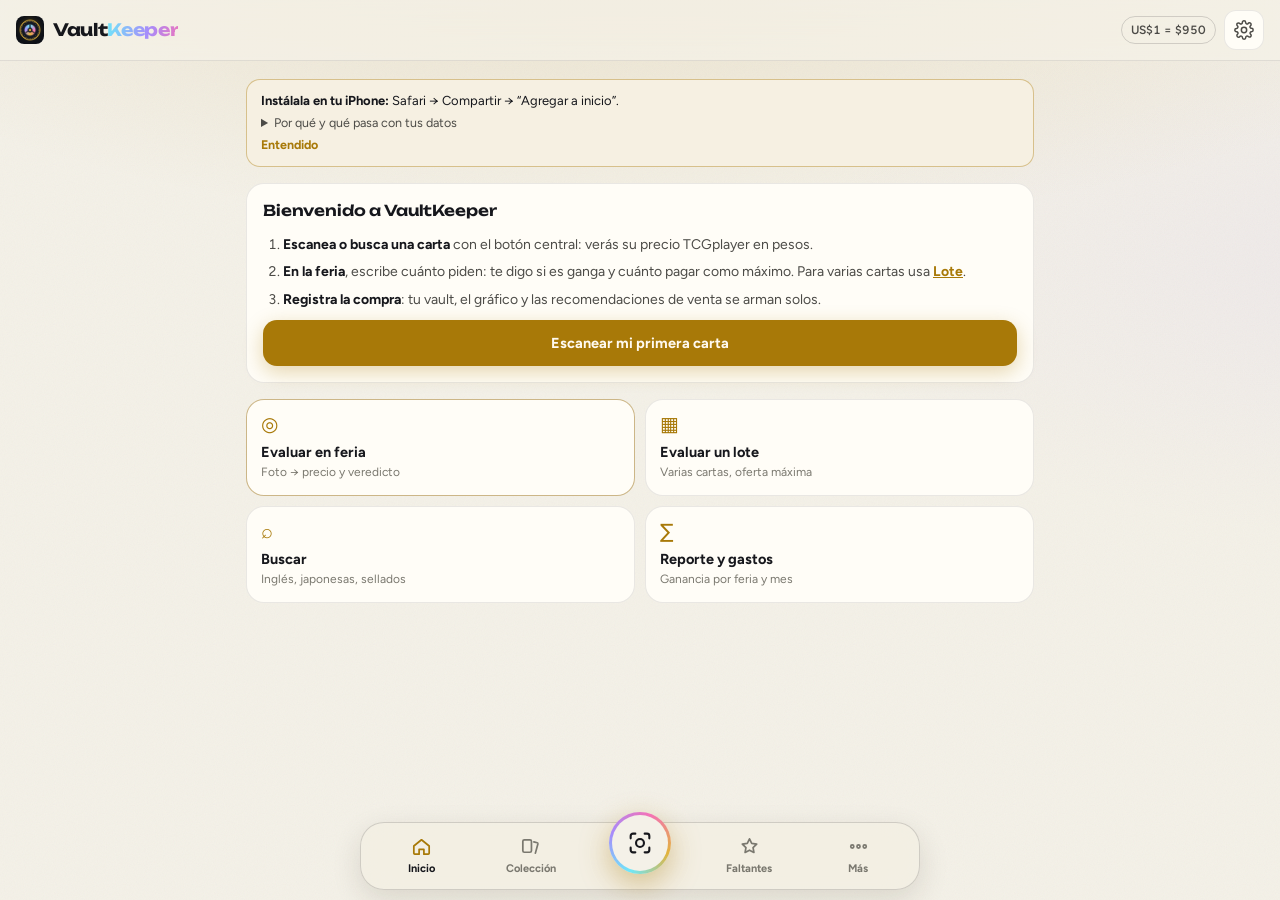
==== commit 9ccf7515: "Escáner: cámara que se apaga siempre, lecturas cancelables, sin cuelgues, errores de Claude claros y" ====
--- a/index.html
+++ b/index.html
@@ -2,7 +2,7 @@
 <html lang="es">
 <head>
   <meta charset="utf-8">
-  <meta name="viewport" content="width=device-width, initial-scale=1, viewport-fit=cover">
+  <meta name="viewport" content="width=device-width, initial-scale=1, maximum-scale=1, viewport-fit=cover">
   <title>VaultKeeper</title>
   <meta name="description" content="Escanea cartas Pokémon, compara con TCGplayer y lleva tu portafolio de compras, ventas e intercambios.">
   <meta name="theme-color" content="#0c0f16" media="(prefers-color-scheme: dark)">
@@ -54,6 +54,8 @@
     </a>
   </nav>
 
+  <button class="to-top" aria-label="Volver arriba" tabindex="-1" aria-hidden="true"><svg viewBox="0 0 24 24"><path d="M12 19V5M5.5 11.5 12 5l6.5 6.5"/></svg></button>
+
   <div id="sheets"></div>
   <div id="toast" class="toast" role="status" aria-live="polite"></div>
 
--- a/styles.css
+++ b/styles.css
@@ -27,7 +27,9 @@
   --display: 'Unbounded', 'Figtree', system-ui, sans-serif;
   --body: 'Figtree', system-ui, -apple-system, sans-serif;
   --safe-t: env(safe-area-inset-top, 0px);
-  --safe-b: env(safe-area-inset-bottom, 0px);
+  /* --vgap: how much shorter than the screen iOS made the viewport (set in app.js). That strip,
+     home indicator included, is already outside the page, so it no longer needs the inset. */
+  --safe-b: max(0px, calc(env(safe-area-inset-bottom, 0px) - var(--vgap, 0px)));
   --tabbar-h: 68px;
 }
 
@@ -56,7 +58,7 @@
 }
 
 * { box-sizing: border-box; -webkit-tap-highlight-color: transparent; }
-html { background: var(--bg); }
+html { background: var(--bg); -webkit-text-size-adjust: 100%; text-size-adjust: 100%; }
 body {
   margin: 0;
   min-height: 100dvh;
@@ -178,7 +180,7 @@
 .hero-stats div { background: color-mix(in oklab, var(--bg) 40%, transparent); border: 1px solid var(--line); border-radius: 14px; padding: 9px 10px; min-width: 0; }
 .hero-stats span { display: block; font-size: 11px; color: var(--muted); text-transform: uppercase; letter-spacing: 0.08em; font-weight: 700; }
 .hero-stats b { display: block; font-size: 14.5px; margin-top: 3px; white-space: nowrap; overflow: hidden; text-overflow: ellipsis; }
-.hero-stats small { display: block; font-size: 11.5px; font-weight: 600; opacity: 0.9; }
+.hero-stats small { display: block; font-size: 11.5px; font-weight: 600; opacity: 0.9; overflow: hidden; text-overflow: ellipsis; }
 .hero-foot { display: flex; justify-content: space-between; align-items: center; gap: 8px; margin-top: 12px; font-size: 12px; color: var(--muted); }
 .link { background: none; border: 0; padding: 0; color: var(--brass); font-weight: 700; font-size: 12.5px; }
 
@@ -271,9 +273,13 @@
 .money-in .input { flex: 1; min-width: 0; font-size: 20px; font-weight: 700; font-variant-numeric: tabular-nums; }
 .money-in .seg { flex: none; }
 .money-in .btn { flex: none; }
-.field { display: flex; flex-direction: column; gap: 6px; }
+.field { display: flex; flex-direction: column; gap: 6px; min-width: 0; }
+/* iOS draws date fields with their own intrinsic width that ignores width:100% and pushes the
+   form sideways; drop the native look so they fit their column like any other input. */
+input[type='date'].input { -webkit-appearance: none; appearance: none; display: block; min-width: 0; max-width: 100%; line-height: 1.3; }
+input[type='date'].input::-webkit-date-and-time-value { text-align: left; margin: 0; }
 .field > span { font-size: 12.5px; font-weight: 700; color: var(--text-2); }
-.row2 { display: grid; grid-template-columns: 1fr 1fr; gap: 10px; }
+.row2 { display: grid; grid-template-columns: repeat(2, minmax(0, 1fr)); gap: 10px; }
 .form { display: flex; flex-direction: column; gap: 14px; }
 
 .switch { display: inline-flex; align-items: center; gap: 8px; font-size: 12.5px; color: var(--text-2); font-weight: 600; }
@@ -393,7 +399,7 @@
 .sheet-head { position: relative; display: flex; align-items: center; justify-content: space-between; padding: 18px 16px 10px; }
 .sheet-head h2 { font-size: 17px; }
 .grab { position: absolute; top: 7px; left: 50%; width: 38px; height: 4px; margin-left: -19px; border-radius: 99px; background: var(--line-2); }
-.sheet-body { overflow-y: auto; padding: 4px 16px calc(var(--safe-b) + 20px); overscroll-behavior: contain; display: flex; flex-direction: column; gap: 14px; }
+.sheet-body { overflow-y: auto; overflow-x: hidden; padding: 4px 16px calc(var(--safe-b) + 20px); overscroll-behavior: contain; display: flex; flex-direction: column; gap: 14px; }
 .sheet-body > div { display: flex; flex-direction: column; gap: 14px; }
 
 .card-detail { display: flex; flex-direction: column; gap: 14px; }
@@ -453,6 +459,7 @@
 .scan-title { font-family: var(--display); font-weight: 600; font-size: 15px; flex: 1; }
 .scan-mode { font-size: 11px; font-weight: 700; padding: 4px 8px; border-radius: 99px; background: rgba(0, 0, 0, 0.5); border: 1px solid rgba(255, 255, 255, 0.2); }
 .scan-hint { position: absolute; left: 16px; right: 16px; top: calc(var(--safe-t) + 64px); text-align: center; font-size: 13px; color: rgba(255, 255, 255, 0.8); }
+.scan-status small { display: block; margin-top: 4px; font-size: 12.5px; font-weight: 600; color: rgba(255, 255, 255, 0.75); }
 .scan-status { position: absolute; left: 16px; right: 16px; bottom: calc(var(--safe-b) + 128px); text-align: center; font-size: 14px; font-weight: 700; background: rgba(0, 0, 0, 0.7); border-radius: 14px; padding: 10px 12px; }
 .scan-bottom { position: absolute; left: 0; right: 0; bottom: 0; padding: 16px 20px calc(var(--safe-b) + 24px); display: grid; grid-template-columns: 1fr auto 1fr; align-items: center; gap: 12px; }
 .scan-bottom .pill-btn:first-child { justify-self: start; }
@@ -464,6 +471,11 @@
 .scanner.busy .shutter span { background: #e2b33c; }
 
 /* ───────────── toast */
+.to-top { position: fixed; z-index: 29; right: calc((100% - min(560px, 100% - 20px)) / 2 + 4px); bottom: calc(var(--tabbar-h) + var(--safe-b) + 22px); width: 44px; height: 44px; border-radius: 50%; display: grid; place-items: center; padding: 0; color: var(--text); background: color-mix(in oklab, var(--surface-2) 88%, transparent); backdrop-filter: blur(14px); -webkit-backdrop-filter: blur(14px); border: 1px solid var(--line-2); box-shadow: var(--shadow); opacity: 0; transform: translateY(12px) scale(0.9); pointer-events: none; transition: opacity 0.2s, transform 0.2s; }
+.to-top svg { width: 22px; height: 22px; fill: none; stroke: currentColor; stroke-width: 2; stroke-linecap: round; stroke-linejoin: round; }
+.to-top.show { opacity: 1; transform: none; pointer-events: auto; }
+.to-top:active { transform: scale(0.92); }
+body.has-sheet .to-top { opacity: 0; pointer-events: none; }
 .toast { position: fixed; z-index: 100; left: 50%; bottom: calc(var(--tabbar-h) + var(--safe-b) + 24px); transform: translate(-50%, 20px); opacity: 0; pointer-events: none; padding: 11px 16px; border-radius: 14px; background: var(--surface-3); border: 1px solid var(--line-2); font-weight: 700; font-size: 14px; box-shadow: var(--shadow); transition: all 0.25s; max-width: calc(100% - 32px); text-align: center; }
 .toast.show { opacity: 1; transform: translate(-50%, 0); }
 .toast.ok { border-color: var(--pos); }
@@ -524,6 +536,7 @@
 .maxpay-box span { font-size: 12px; font-weight: 700; color: var(--text-2); text-transform: uppercase; letter-spacing: 0.05em; }
 .maxpay-box b { font-family: var(--display); font-size: 20px; color: var(--pos); text-align: right; }
 .maxpay-box small { grid-column: 1 / -1; font-size: 11.5px; color: var(--muted); }
+.maxpay-box.warn { background: color-mix(in oklab, var(--neg) 10%, var(--surface-2)); border-color: color-mix(in oklab, var(--neg) 35%, transparent); }
 .gold { color: var(--brass); }
 .balance .label { font-size: 11.5px; color: var(--muted); font-weight: 700; text-transform: uppercase; letter-spacing: 0.08em; }
 .bal-row small { display: block; font-size: 11.5px; }
@@ -588,3 +601,110 @@
 .sl-price.fixed { border-color: var(--brass); }
 .scan-lang { padding: 6px 12px; font-size: 12.5px; }
 .badge-perm { flex: none; }
+
+/* ───────────── v13: audit (iPhone layout, 320–430 px) */
+/* Totals bars of Lote/Intercambio: sticky only on tall screens; on a phone a 300–400 px bar
+   covered the list it summarizes, so it flows after it instead. */
+.balance { position: static; }
+@media (min-height: 900px) and (min-width: 600px) { .balance { position: sticky; } }
+
+/* Long option texts must not widen the page (Faltantes) or overlap the price (Lote). */
+.filter-row select.input { max-width: 100%; min-width: 0; }
+.filter-row .setsel { flex: 1 1 100%; }
+.lot-ctrls > * { min-width: 0; }
+.lot-ctrls select.input.small { flex: 1 1 72px; max-width: 100%; width: auto; }
+
+/* Mini card in Vender / Registrar compra: wrap a long name inside the sheet. */
+.mini-card .tile { width: 100%; min-width: 0; }
+.mini-card .tile > div { min-width: 0; }
+.mini-card .tile-name span { white-space: normal; overflow-wrap: anywhere; }
+
+/* Segmented controls with long labels wrap instead of being cut by the sheet. */
+.seg button { min-width: 0; white-space: normal; line-height: 1.15; }
+
+/* Stat cards: amounts shrink to fit (fitText in ui.js); the line under them may wrap. */
+.hero-stats small { white-space: normal; overflow: visible; }
+@media (max-width: 400px) {
+  .hero-stats { grid-template-columns: 1fr 1fr; }
+  .hero-stats div:last-child { grid-column: 1 / -1; }
+}
+
+/* Rows with a card: two lines for the name so two similar cards can be told apart. */
+.trow { gap: 8px; }
+.trow-main b { white-space: normal; display: -webkit-box; -webkit-line-clamp: 2; -webkit-box-orient: vertical; line-height: 1.2; }
+.exp-row { grid-template-columns: minmax(0, 1fr) auto 38px; }
+
+/* Ranking at 320–380 px: name gets the full width, gain + "Vender" go under it. */
+@media (max-width: 380px) {
+  .rank-row { grid-template-columns: 16px 40px minmax(0, 1fr); gap: 8px; }
+  .rank-row img { width: 40px; height: 56px; }
+  .rank-side { grid-column: 2 / -1; grid-auto-flow: column; justify-content: space-between; align-items: center; text-align: left; justify-items: start; }
+  .rank-name { white-space: normal; }
+}
+
+/* Header at 320 px: chip on one line; offline shown on the chip itself. */
+.fxchip, .offline-dot { white-space: nowrap; }
+body.offline .fxchip { border-color: var(--warn); color: var(--warn); }
+@media (max-width: 400px) {
+  .brand { gap: 6px; }
+  .brand span { font-size: 15px; }
+  .top-right { gap: 6px; }
+  .fxchip { padding: 4px 7px; font-size: 11.5px; }
+  body.offline .offline-dot { display: none; }
+}
+
+/* Scanner header at 320 px. */
+.scan-title { min-width: 0; white-space: nowrap; overflow: hidden; text-overflow: ellipsis; font-size: 14px; }
+.scan-lang, .scan-mode { white-space: nowrap; flex: none; }
+@media (max-width: 360px) { .scan-mode { display: none; } }
+/* Burst: the status line sits above the thumbnails, not on top of them. */
+.burst-strip { bottom: calc(var(--safe-b) + 182px); }
+
+/* Ajustes → canales: at 320 px the name gets its own row. */
+@media (max-width: 400px) {
+  .ch-row { grid-template-columns: 24px 1fr 1fr; grid-template-areas: 'r n n' 'r p f'; row-gap: 6px; }
+  .ch-row .radio { grid-area: r; }
+  .ch-row .ch-name { grid-area: n; }
+  .ch-row .ch-num:nth-of-type(2) { grid-area: p; }
+  .ch-row .ch-num:last-child { grid-area: f; }
+  .ch-row + .ch-row { margin-top: 6px; }
+}
+.ch-num .input { min-width: 0; }
+
+/* Ajustes: manual FX field readable. */
+.money-in .input.fxman { font-size: 16px; font-weight: 600; }
+
+/* Search: sealed products hide the number field — don't keep its empty column. */
+.search-row:has(.num[hidden]) { grid-template-columns: 1fr; }
+
+/* Card price: TCGplayer and Cardmarket never touch. */
+.price-hero { gap: 12px; }
+.price-hero > div { min-width: 0; }
+
+/* Toast: with a sheet open it goes to the top so it never covers "Guardar". */
+body.has-sheet .toast { top: calc(var(--safe-t) + 12px); bottom: auto; transform: translate(-50%, -20px); }
+body.has-sheet .toast.show { transform: translate(-50%, 0); }
+
+/* Touch targets ≥ 38 px and text ≥ 11 px. */
+.seg.small button { min-height: 38px; }
+.lot-ctrls .input.small { min-height: 38px; }
+.link { padding: 10px 4px; margin: -10px -4px; }
+.chip-btn { min-height: 38px; padding: 8px 12px; }
+.rchip { min-height: 38px; }
+.radio { padding: 9px; margin: -9px; }
+.tabbar a { font-size: 11px; }
+
+/* Light mode: black-translucent paints the status bar text white; keep the notch strip dark
+   so the time and battery stay readable. */
+@media (prefers-color-scheme: light) {
+  .topbar { background: linear-gradient(#16171c 0 var(--safe-t), color-mix(in oklab, var(--bg) 78%, transparent) var(--safe-t)); }
+  .kpill.jp { color: #b0306f; }
+}
+/* Card rows (Lote, Intercambio) at ≤400 px: the value moves under the name, which gets the width. */
+@media (max-width: 400px) {
+  .trow:not(.exp-row) { grid-template-columns: 38px minmax(0, 1fr) 38px; row-gap: 2px; }
+  .trow:not(.exp-row) > img { grid-row: span 2; align-self: start; }
+  .trow:not(.exp-row) > .trow-val, .trow:not(.exp-row) > .setval { grid-column: 2; grid-row: 2; text-align: left; justify-self: start; }
+  .trow:not(.exp-row) > .trow-val b, .trow:not(.exp-row) > .trow-val small { display: inline; margin-right: 6px; }
+  .trow:not(.exp-row) > .icon-btn { grid-column: 3; grid-row: 1; }
+}
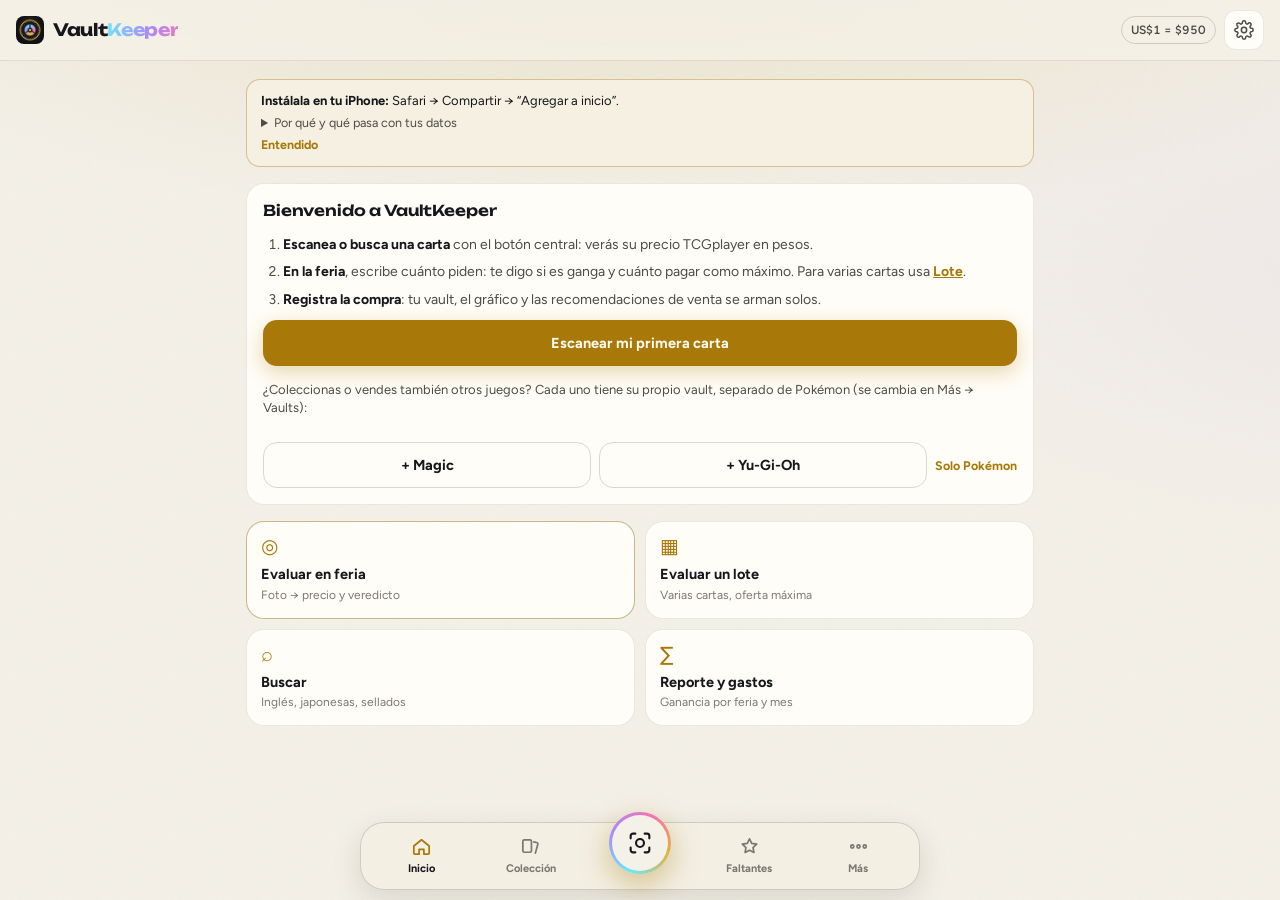
==== commit b87df8c2: "Vaults separados para Magic y Yu-Gi-Oh, sin tocar el de Pokémon - otros.html?juego=mtg|ygo: app prop" ====
--- a/index.html
+++ b/index.html
@@ -19,6 +19,16 @@
   <link rel="preconnect" href="https://api.tcgdex.net">
   <link href="https://fonts.googleapis.com/css2?family=Figtree:wght@400;500;600;700;800&family=Unbounded:wght@500;600;700;800&display=swap" rel="stylesheet">
   <link rel="stylesheet" href="styles.css">
+  <script>
+    // Opening the app (a new session) returns to the vault used last: Magic / Yu-Gi-Oh live in otros.html.
+    try {
+      if (!sessionStorage.getItem('vk:session')) {
+        sessionStorage.setItem('vk:session', '1');
+        var v = localStorage.getItem('vaultkeeper:lastVault');
+        if (v === 'mtg' || v === 'ygo') location.replace('otros.html?juego=' + v);
+      }
+    } catch (e) {}
+  </script>
 </head>
 <body>
   <header class="topbar">
--- a/styles.css
+++ b/styles.css
@@ -708,3 +708,32 @@
   .trow:not(.exp-row) > .trow-val b, .trow:not(.exp-row) > .trow-val small { display: inline; margin-right: 6px; }
   .trow:not(.exp-row) > .icon-btn { grid-column: 3; grid-row: 1; }
 }
+/* New version ready (service worker): one tap reloads. */
+.update-pill { position: fixed; z-index: 90; left: 50%; transform: translateX(-50%); top: calc(var(--safe-t) + 60px); padding: 10px 16px; border-radius: 99px; border: 0; background: var(--brass); color: #1a1405; font-weight: 800; font-size: 13.5px; box-shadow: var(--shadow); white-space: nowrap; max-width: calc(100% - 32px); }
+.cl-search { margin-bottom: 10px; }
+.empty.wide .btn { margin-top: 8px; }
+/* Eventos */
+.ev-list { display: flex; flex-direction: column; gap: 8px; }
+.ev-row { display: grid; grid-template-columns: minmax(0, 1fr) auto; gap: 10px; align-items: center; width: 100%; text-align: left; padding: 12px; border-radius: 14px; border: 1px solid var(--line); background: var(--surface-2); color: inherit; font: inherit; }
+.ev-main b { display: block; font-size: 14.5px; overflow-wrap: anywhere; }
+.ev-main small, .ev-val small { display: block; font-size: 12px; color: var(--muted); margin-top: 2px; }
+.ev-val { text-align: right; }
+.ev-val b { font-size: 15px; }
+.ev-h { font-size: 13px; text-transform: uppercase; letter-spacing: 0.06em; color: var(--text-2); margin: 6px 0 0; }
+.seg.small button { white-space: nowrap; }
+
+/* ───────────── vaults (Magic / Yu-Gi-Oh) */
+.brand-game { font-size: 11px; font-weight: 800; padding: 3px 8px; border-radius: 99px; background: var(--brass); color: #1a1405; white-space: nowrap; }
+.brand-game:empty { display: none; }
+.vault-list { display: flex; flex-direction: column; gap: 8px; }
+.vault-row { display: flex; flex-direction: column; gap: 6px; padding: 10px; border-radius: 14px; border: 1px solid var(--line); background: var(--surface-2); }
+.vault-row.on { border-color: color-mix(in oklab, var(--brass) 60%, transparent); }
+.vault-go { display: grid; grid-template-columns: 32px minmax(0, 1fr) auto; gap: 10px; align-items: center; width: 100%; text-align: left; background: none; border: 0; color: inherit; font: inherit; padding: 2px 0; min-height: 40px; }
+.vault-go[hidden] { display: none; }
+.vault-go b { display: block; font-size: 14.5px; }
+.vault-go small { display: block; font-size: 12px; color: var(--muted); }
+.vault-go em { font-style: normal; color: var(--brass); font-weight: 800; }
+.vault-ico { font-size: 22px; text-align: center; color: var(--brass); }
+.vault-sw { font-size: 13px; }
+.search-row.tcg { grid-template-columns: 1fr; }
+.welcome .vault-pick { display: flex; flex-wrap: wrap; gap: 8px; margin-top: 10px; }
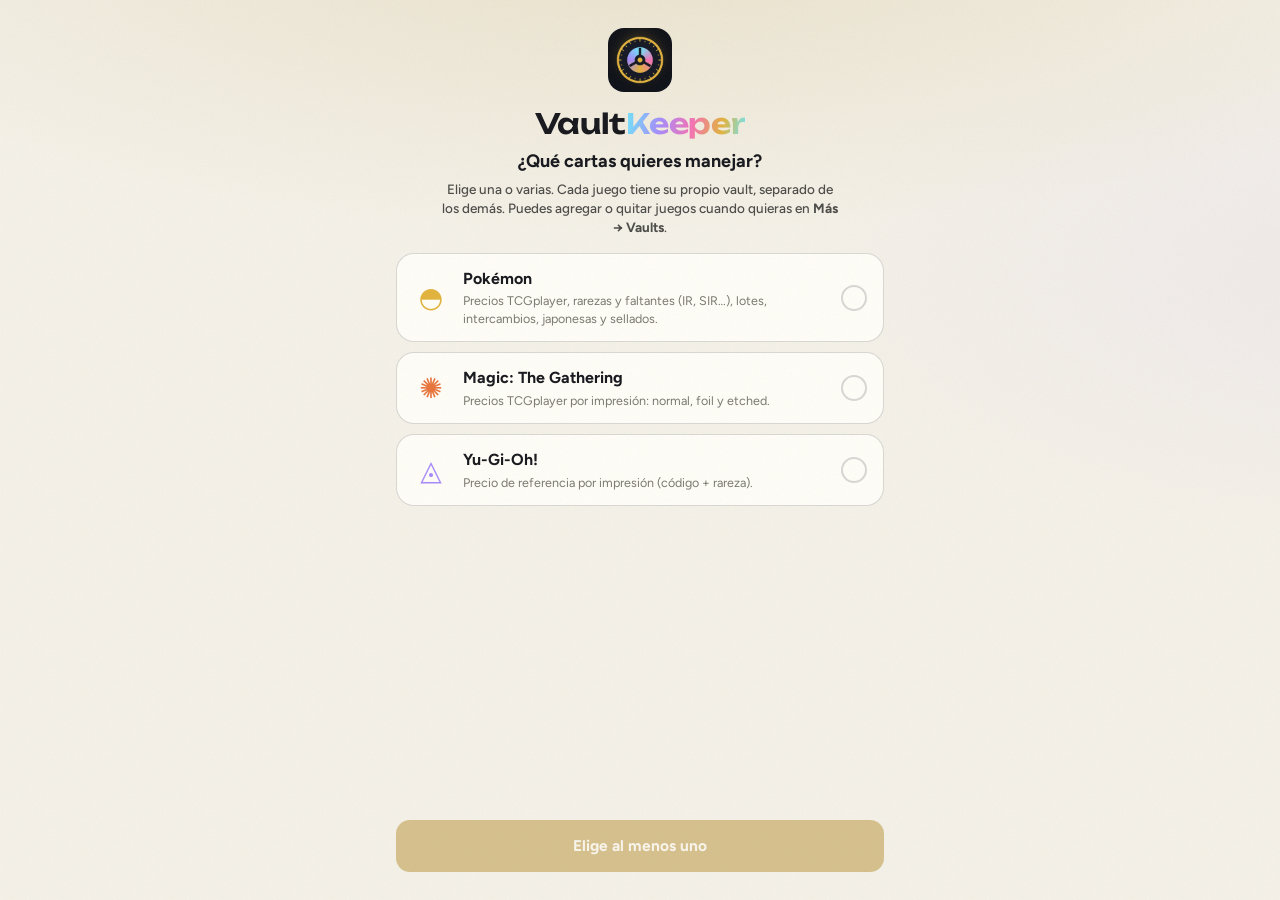
==== commit 4a1e3f00: "Primer inicio: elegir qué juegos manejar (sin Pokémon por defecto) y vault actual siempre visible - " ====
--- a/index.html
+++ b/index.html
@@ -20,22 +20,41 @@
   <link href="https://fonts.googleapis.com/css2?family=Figtree:wght@400;500;600;700;800&family=Unbounded:wght@500;600;700;800&display=swap" rel="stylesheet">
   <link rel="stylesheet" href="styles.css">
   <script>
-    // Opening the app (a new session) returns to the vault used last: Magic / Yu-Gi-Oh live in otros.html.
+    // Before the app starts: the first time, ask which card games to manage (elegir.html); later,
+    // open the vault used last. Pokémon is this page; the other games live in otros.html.
     try {
-      if (!sessionStorage.getItem('vk:session')) {
+      var ls = localStorage, j = function (k) { try { return JSON.parse(ls.getItem(k) || 'null'); } catch (e) { return null; } };
+      var idOf = function (k) { return k === 'vaultkeeper:v1' ? 'pokemon' : k.split(':')[1]; };
+      var withData = [];
+      for (var i = 0; i < ls.length; i++) {
+        var k = ls.key(i);
+        if (/^vaultkeeper:(v1|[a-z0-9]+:v1)$/.test(k)) { var s = j(k); if (s && s.items && s.items.length) withData.push(idOf(k)); }
+      }
+      var legacy = j('vaultkeeper:vaults');
+      var chosen = j('vaultkeeper:juegos') || (legacy ? ['pokemon'].concat(legacy) : null);
+      if (!chosen && !withData.length) location.replace('elegir.html');
+      else {
+        var on = (chosen || []).concat(withData), last = ls.getItem('vaultkeeper:lastVault');
+        var fresh = !sessionStorage.getItem('vk:session'), target = null;
         sessionStorage.setItem('vk:session', '1');
-        var v = localStorage.getItem('vaultkeeper:lastVault');
-        if (v === 'mtg' || v === 'ygo') location.replace('otros.html?juego=' + v);
+        var other = last && last !== 'pokemon' && on.indexOf(last) >= 0 ? last : null;
+        // Pokémon not chosen: never stay here (except for the shared Ajustes).
+        if (on.indexOf('pokemon') < 0 && location.hash.indexOf('#/ajustes') !== 0) target = other || on[0];
+        else if (fresh) target = other;
+        if (target && target !== 'pokemon') location.replace('otros.html?juego=' + target);
       }
     } catch (e) {}
   </script>
 </head>
 <body>
   <header class="topbar">
-    <a class="brand" href="#/inicio" aria-label="VaultKeeper inicio">
-      <img src="icons/favicon.png" alt="" width="28" height="28">
-      <span>Vault<em>Keeper</em></span>
-    </a>
+    <div class="brand-row">
+      <a class="brand" href="#/inicio" aria-label="VaultKeeper inicio">
+        <img src="icons/favicon.png" alt="" width="28" height="28">
+        <span>Vault<em>Keeper</em></span>
+      </a>
+      <button class="vault-pill" type="button"></button>
+    </div>
     <div class="top-right">
       <span class="fxchip" title="Tipo de cambio usado">US$1 = $—</span>
       <span class="offline-dot" title="Sin conexión">sin red</span>
--- a/styles.css
+++ b/styles.css
@@ -723,8 +723,6 @@
 .seg.small button { white-space: nowrap; }
 
 /* ───────────── vaults (Magic / Yu-Gi-Oh) */
-.brand-game { font-size: 11px; font-weight: 800; padding: 3px 8px; border-radius: 99px; background: var(--brass); color: #1a1405; white-space: nowrap; }
-.brand-game:empty { display: none; }
 .vault-list { display: flex; flex-direction: column; gap: 8px; }
 .vault-row { display: flex; flex-direction: column; gap: 6px; padding: 10px; border-radius: 14px; border: 1px solid var(--line); background: var(--surface-2); }
 .vault-row.on { border-color: color-mix(in oklab, var(--brass) 60%, transparent); }
@@ -737,3 +735,34 @@
 .vault-sw { font-size: 13px; }
 .search-row.tcg { grid-template-columns: 1fr; }
 .welcome .vault-pick { display: flex; flex-wrap: wrap; gap: 8px; margin-top: 10px; }
+
+/* ───────────── current vault, always visible (header pill + accent line) */
+.brand-row { display: flex; align-items: center; gap: 8px; min-width: 0; }
+.vault-pill { display: inline-flex; align-items: center; gap: 6px; min-height: 36px; padding: 5px 11px 5px 9px; border-radius: 99px; border: 1.5px solid var(--vault, var(--brass)); background: color-mix(in oklab, var(--vault, var(--brass)) 20%, transparent); color: var(--text); font-weight: 800; font-size: 13.5px; white-space: nowrap; }
+.vault-pill:empty { display: none; }
+.vault-pill .vp-ico { color: var(--vault, var(--brass)); font-size: 16px; line-height: 1; }
+.vault-pill .vp-caret { font-size: 10px; opacity: 0.7; }
+.topbar { box-shadow: inset 0 -2px 0 color-mix(in oklab, var(--vault, transparent) 75%, transparent); }
+.hero::before { content: ''; position: absolute; left: 0; top: 0; bottom: 0; width: 4px; background: var(--vault, transparent); border-radius: 24px 0 0 24px; }
+@media (max-width: 400px) { .brand span { display: none; } }
+.vault-row .vault-ico { color: var(--vault); }
+.vault-row.on { border-color: var(--vault); background: color-mix(in oklab, var(--vault) 10%, var(--surface-2)); }
+.vault-go strong { color: var(--vault); }
+
+/* ───────────── first launch: which games? (elegir.html) */
+.choose { max-width: 520px; margin: 0 auto; padding: calc(var(--safe-t) + 28px) 16px calc(var(--safe-b) + 28px); display: flex; flex-direction: column; gap: 16px; min-height: 100dvh; }
+.choose-head { text-align: center; display: flex; flex-direction: column; align-items: center; gap: 6px; }
+.choose-head img { border-radius: 16px; }
+.choose-head h1 { font-family: var(--display); font-size: 28px; margin: 6px 0 0; }
+.choose-head h1 em { font-style: normal; background: var(--foil-lin); -webkit-background-clip: text; background-clip: text; color: transparent; }
+.choose-head p { margin: 0; font-size: 18px; font-weight: 700; }
+.choose-head p.muted { font-size: 13.5px; font-weight: 500; max-width: 400px; }
+.choose-list { display: flex; flex-direction: column; gap: 10px; }
+.choose-card { display: grid; grid-template-columns: 40px minmax(0, 1fr) 28px; gap: 12px; align-items: center; width: 100%; text-align: left; padding: 14px; border-radius: 18px; border: 1.5px solid var(--line-2); background: var(--surface); color: var(--text); font: inherit; }
+.choose-card .cc-ico { font-size: 28px; text-align: center; color: var(--vault); }
+.choose-card b { display: block; font-size: 16px; }
+.choose-card small { display: block; font-size: 12.5px; color: var(--muted); margin-top: 2px; }
+.choose-card .cc-check { width: 26px; height: 26px; border-radius: 50%; border: 2px solid var(--line-2); display: grid; place-items: center; font-weight: 900; font-size: 14px; color: transparent; }
+.choose-card.on { border-color: var(--vault); background: color-mix(in oklab, var(--vault) 14%, var(--surface)); }
+.choose-card.on .cc-check { background: var(--vault); border-color: var(--vault); color: #15120a; }
+.choose .start { margin-top: auto; min-height: 52px; font-size: 15.5px; }
